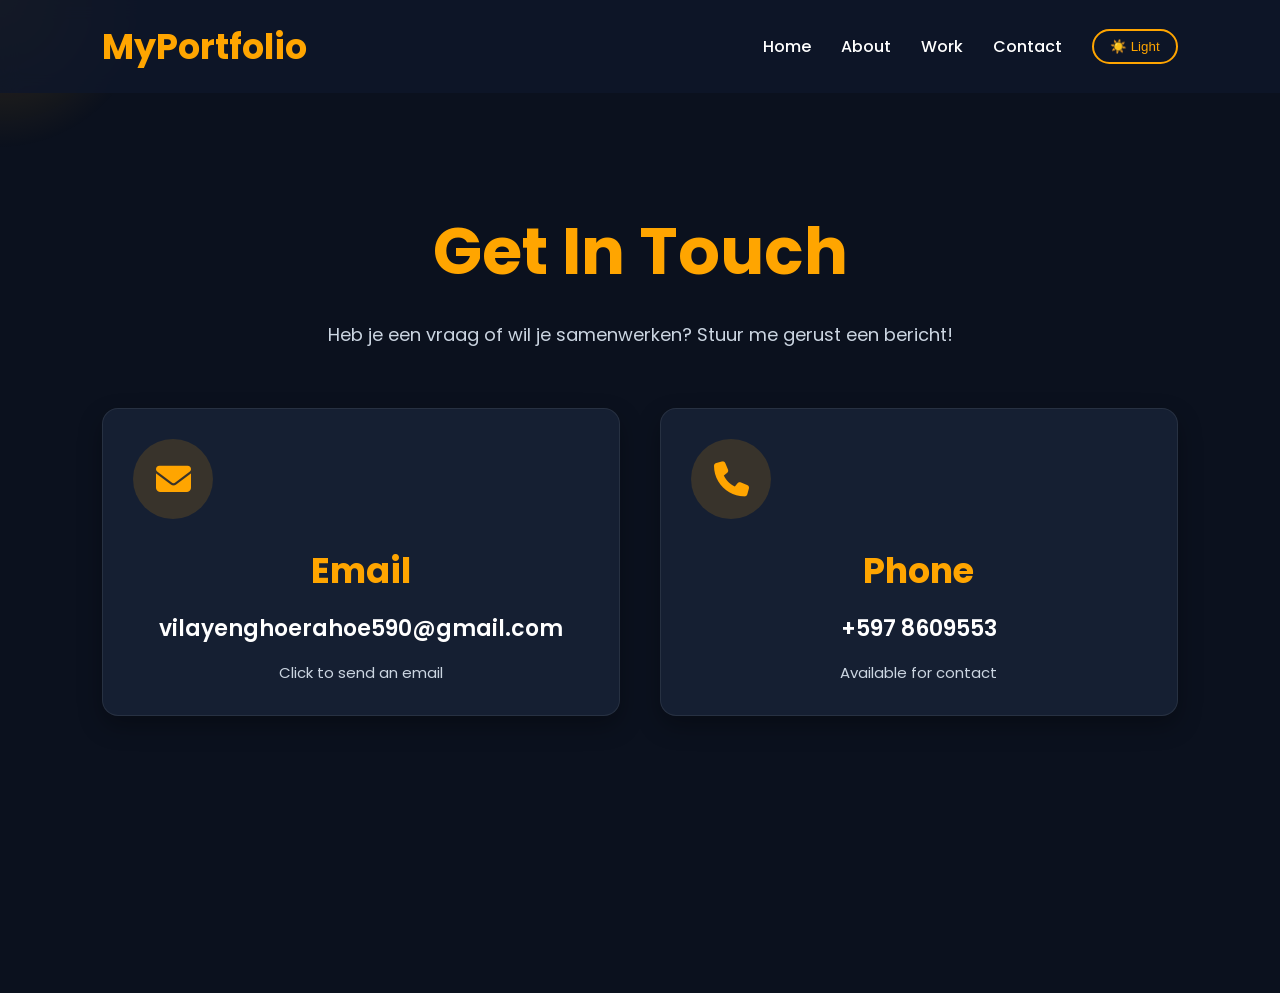
==== contact.html @ 4565965f "Add files via upload" ====
<!DOCTYPE html>
<html lang="en">
<head>
    <meta charset="UTF-8">
    <meta name="viewport" content="width=device-width, initial-scale=1.0">
    <title>My Portfolio - Contact</title>

    <link rel="stylesheet" href="css/contact.css">

    <!-- ICONS -->
    <link rel="stylesheet"
    href="https://cdnjs.cloudflare.com/ajax/libs/font-awesome/6.5.1/css/all.min.css">
</head>

<body>

    <div class="cursor-glow"></div>

    <header>
        <nav class="navbar">

            <h1 class="logo">MyPortfolio</h1>

            <ul class="nav-links">

                <li><a href="index.html">Home</a></li>
                <li><a href="about.html">About</a></li>
                <li><a href="work.html">Work</a></li>
                <li><a href="contact.html">Contact</a></li>

                <li>
                    <button id="theme-toggle" class="theme-btn">
                        ☀️ Light
                    </button>
                </li>

            </ul>

        </nav>
    </header>

    <section id="contact">

        <h2 class="section-title">
            Get In Touch
        </h2>

        <p class="subtitle">
            Heb je een vraag of wil je samenwerken?
            Stuur me gerust een bericht!
        </p>

        <div class="contact-container">

            <!-- EMAIL -->

            <a href="mailto:vilayenghoerahoe590@gmail.com"
            class="contact-card">

                <div class="icon-box">
                    <i class="fa-solid fa-envelope"></i>
                </div>

                <h3>Email</h3>

                <p>
                    vilayenghoerahoe590@gmail.com
                </p>

                <span>
                    Click to send an email
                </span>

            </a>

            <!-- PHONE -->

            <a href="tel:+5978609553"
            class="contact-card">

                <div class="icon-box">
                    <i class="fa-solid fa-phone"></i>
                </div>

                <h3>Phone</h3>

                <p>
                    +597 8609553
                </p>

                <span>
                    Available for contact
                </span>

            </a>

        </div>

    </section>

    <script src="js/contact.js"></script>

</body>
</html>
---- css/contact.css ----
@import url('https://fonts.googleapis.com/css2?family=Poppins:wght@300;400;500;600;700&display=swap');

*{
    margin:0;
    padding:0;
    box-sizing:border-box;
}

body{
    font-family:'Poppins', sans-serif;

    background:#0b111e;

    color:white;

    overflow-x:hidden;

    transition:0.3s;
}

/* CURSOR GLOW */

.cursor-glow{
    position:fixed;

    width:300px;
    height:300px;

    background:radial-gradient(circle,
    rgba(255,165,0,0.18) 0%,
    rgba(255,165,0,0) 70%);

    border-radius:50%;

    pointer-events:none;

    transform:translate(-50%,-50%);

    z-index:0;
}

/* NAVBAR */

.navbar{
    display:flex;
    justify-content:space-between;
    align-items:center;

    padding:20px 8%;

    background:rgba(15,23,42,0.85);

    backdrop-filter:blur(10px);

    position:sticky;

    top:0;

    z-index:100;
}

.logo{
    color:orange;

    font-size:35px;

    font-weight:700;
}

.nav-links{
    display:flex;

    gap:30px;

    list-style:none;

    align-items:center;
}

.nav-links a{
    text-decoration:none;

    color:white;

    transition:0.3s;

    font-weight:500;
}

.nav-links a:hover{
    color:orange;
}

/* CONTACT SECTION */

#contact{
    min-height:100vh;

    padding:80px 8%;

    position:relative;

    z-index:2;
}

.section-title{
    text-align:center;

    font-size:65px;

    color:orange;

    margin-top:30px;

    margin-bottom:20px;
}

.subtitle{
    text-align:center;

    color:#cbd5e1;

    font-size:18px;

    margin-bottom:60px;
}

/* CONTACT CONTAINER */

.contact-container{
    display:flex;

    justify-content:center;

    gap:40px;

    flex-wrap:wrap;
}

/* CARD */
.contact-card { 
    position: relative;
    overflow: hidden;

    background: #151f32; 
    padding: 30px; 
    border-radius: 16px; 
    text-align: center; 
    text-decoration: none; 
    color: white; 
    flex: 1;

    border: 1px solid rgba(255,255,255,0.08);

    box-shadow: 0 10px 25px rgba(0,0,0,0.3);

    transition: 
        transform 0.3s,
        background 0.3s,
        box-shadow 0.3s;
}

.contact-card:hover { 
    transform: translateY(-10px); 
    background: #1e293b;

    box-shadow:
        0 0 20px rgba(255, 170, 0, 0.2),
        0 0 50px rgba(255, 170, 0, 0.1);
}

.contact-card h3 { 
    color: orange; 
    margin-bottom: 10px; 
    font-size: 28px;
}

.contact-card p { 
    color: #e2e8f0; 
    font-size: 18px;
    font-weight: 500;
}

/* GLOW EFFECT */
.contact-card::before {
    content: "";

    position: absolute;

    width: 250px;
    height: 250px;

    background: radial-gradient(circle, rgba(255,170,0,0.35), transparent 70%);

    top: var(--y);
    left: var(--x);

    transform: translate(-50%, -50%);

    opacity: 0;

    transition: opacity 0.3s;

    pointer-events: none;
}

.contact-card:hover::before {
    opacity: 1;
}

/* HOVER */

.contact-card:hover{
    transform:
    translateY(-10px)
    scale(1.03);

    border-color:orange;

    box-shadow:
    0 0 20px rgba(255,165,0,0.3),
    0 0 40px rgba(255,165,0,0.2);
}

/* ICON */

.icon-box{
    width:80px;
    height:80px;

    border-radius:50%;

    background:rgba(255,165,0,0.15);

    display:flex;
    justify-content:center;
    align-items:center;

    margin-bottom:25px;

    font-size:35px;

    color:orange;
}

/* TEXT */

.contact-card h3{
    font-size:35px;

    color:orange;

    margin-bottom:15px;
}

.contact-card p{
    color:white;

    font-size:22px;

    font-weight:600;

    margin-bottom:15px;

    word-break:break-word;
}

.contact-card span{
    color:#cbd5e1;

    font-size:15px;
}

/* THEME BUTTON */

.theme-btn{
    background:transparent;

    border:2px solid orange;

    color:orange;

    padding:8px 16px;

    border-radius:25px;

    cursor:pointer;

    transition:0.3s;
}

.theme-btn:hover{
    background:orange;

    color:black;
}

/* LIGHT MODE */

body.light-mode{
    background:#f1f5f9;

    color:#0f172a;
}

body.light-mode .navbar{
    background:rgba(255,255,255,0.8);
}

body.light-mode .nav-links a{
    color:#0f172a;
}

body.light-mode .contact-card{
    background:white;

    color:#0f172a;
}

body.light-mode .contact-card p{
    color:#0f172a;
}

/* MOBILE */

@media(max-width:768px){

    .section-title{
        font-size:45px;
    }

    .contact-card{
        width:100%;
    }

    .navbar{
        flex-direction:column;

        gap:20px;
    }

    .nav-links{
        flex-wrap:wrap;

        justify-content:center;
    }
}
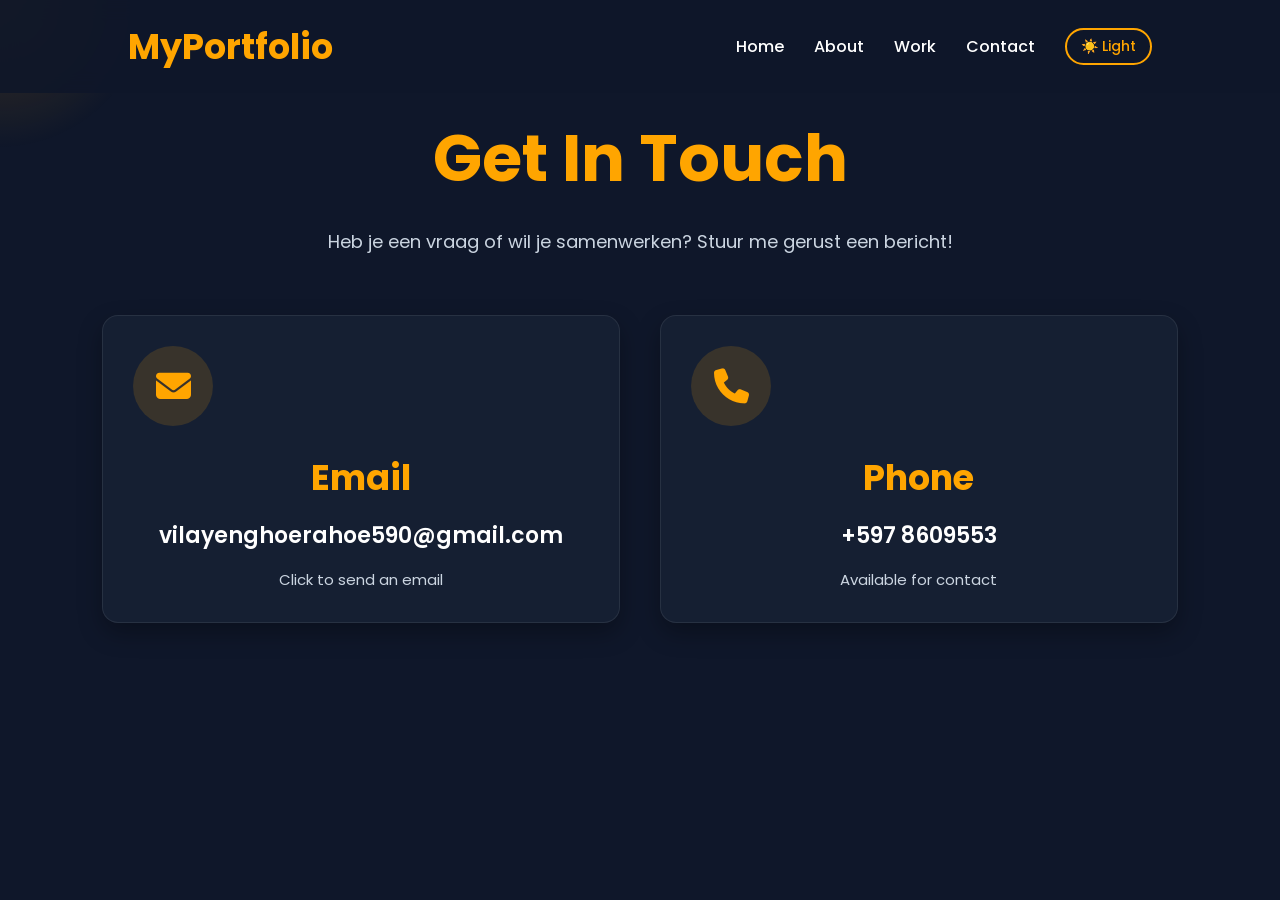
==== commit 1222aa73: "Add files via upload" ====
--- a/contact.html
+++ b/contact.html
@@ -6,6 +6,7 @@
     <title>My Portfolio - Contact</title>
 
     <link rel="stylesheet" href="css/contact.css">
+    <link rel="stylesheet" href="./css/main.css">
 
     <!-- ICONS -->
     <link rel="stylesheet"
--- a/css/main.css
+++ b/css/main.css
@@ -0,0 +1,310 @@
+@import url('https://fonts.googleapis.com/css2?family=Poppins:wght@300;400;500;600;700&display=swap');
+
+*{
+    margin:0;
+    padding:0;
+    box-sizing:border-box;
+}
+
+html{
+    scroll-behavior:smooth;
+}
+
+body{
+    font-family:'Poppins', sans-serif;
+    background:#0f172a;
+    color:white;
+    overflow-x:hidden;
+    transition: background 0.3s ease, color 0.3s ease;
+}
+
+/* NAVBAR */
+.navbar{
+    position:fixed;
+    top:0;
+    width:100%;
+    display:flex;
+    justify-content:space-between;
+    align-items:center;
+    padding:20px 10%;
+    background:rgba(15,23,42,0.9);
+    backdrop-filter:blur(10px);
+    z-index:1000;
+    transition: background 0.3s ease;
+}
+
+.logo{
+    font-size:35px;
+    font-weight:700;
+    color:orange;
+}
+
+.nav-links{
+    display:flex;
+    gap:30px;
+    list-style:none;
+    align-items: center;
+}
+
+.nav-links a{
+    text-decoration:none;
+    color:white;
+    transition:0.3s;
+}
+
+.nav-links a:hover{
+    color:orange;
+}
+
+/* HERO */
+.hero{
+    min-height:100vh;
+    display:flex;
+    justify-content:space-between;
+    align-items:center;
+    gap:60px;
+    padding:100px 10%;
+    position:relative;
+    overflow:hidden;
+}
+
+.hero-left{
+    flex:1;
+    z-index:2;
+}
+
+.hero-left h1{
+    font-size:70px;
+    line-height:1.1;
+    margin-bottom:25px;
+}
+
+.hero-left h1 span{
+    color:orange;
+}
+
+/* RIGHT SIDE STYLING */
+.hero-right{
+    flex:1;
+    display:flex;
+    justify-content:center;
+    align-items:center;
+    position:relative;
+}
+
+.shape{
+    position:absolute;
+    width:380px;
+    height:650px;
+    background:linear-gradient(180deg,#ffb703,#fb8500);
+    border-radius:200px;
+    transform:rotate(25deg);
+    box-shadow:0 0 50px rgba(255,165,0,0.4);
+}
+
+/* Wrapper om foto en knop te groeperen */
+.profile-wrapper {
+    display: flex;
+    flex-direction: column;
+    align-items: center;
+    gap: 30px; /* Ruimte tussen foto en knop */
+    z-index: 2;
+}
+
+.profile-container{
+    width:350px;
+    height:350px;
+    border-radius:50%;
+    overflow:hidden;
+    border:8px solid white;
+    transition: border-color 0.3s ease;
+}
+
+.profile-container img{
+    width: 100%;
+    height:200%;
+    object-fit:cover;
+}
+
+/* De witte knop styling */
+.click-btn{
+    padding:14px 40px;
+    border:none;
+    border-radius:40px;
+    background:white;
+    color: #0f172a;
+    cursor:pointer;
+    font-weight:700;
+    font-size: 16px;
+    transition:0.3s;
+    box-shadow: 0 10px 20px rgba(0,0,0,0.2);
+}
+
+.click-btn:hover{
+    transform:translateY(-5px);
+    background: orange;
+    color: white;
+}
+
+/* CUSTOM MODAL STYLING */
+.modal {
+    display: none; /* Standaard onzichtbaar */
+    position: fixed;
+    top: 0;
+    left: 0;
+    width: 100%;
+    height: 100%;
+    background: rgba(15, 23, 42, 0.7); /* Donkere overlay */
+    backdrop-filter: blur(8px); /* Vervaagt de achtergrond */
+    z-index: 2000; /* Zorgt dat hij boven alles zweeft */
+    justify-content: center;
+    align-items: center;
+}
+
+/* De pop-up box zelf */
+.modal-content {
+    background: #1e293b; /* Zelfde blauw als je andere kaarten */
+    padding: 40px;
+    border-radius: 25px;
+    width: 90%;
+    max-width: 500px;
+    text-align: center;
+    position: relative;
+    box-shadow: 0 20px 40px rgba(0, 0, 0, 0.5);
+    border: 2px solid rgba(255, 165, 0, 0.2); /* Subtiele oranje rand */
+    animation: popupAnimation 0.4s ease-out;
+    transition: background 0.3s ease;
+}
+
+@keyframes popupAnimation {
+    from {
+        transform: scale(0.7);
+        opacity: 0;
+    }
+    to {
+        transform: scale(1);
+        opacity: 1;
+    }
+}
+
+.modal-content h2 {
+    color: orange;
+    font-size: 32px;
+    margin-bottom: 15px;
+}
+
+.modal-content p {
+    color: #cbd5e1;
+    line-height: 1.6;
+    margin-bottom: 10px;
+    transition: color 0.3s ease;
+}
+
+/* Het kruisje rechtsboven */
+.close-btn {
+    position: absolute;
+    top: 20px;
+    right: 25px;
+    font-size: 30px;
+    color: #cbd5e1;
+    cursor: pointer;
+    transition: 0.3s;
+}
+
+.close-btn:hover {
+    color: orange;
+}
+
+/* De grote oranje knop in de pop-up */
+.modal-action-btn {
+    margin-top: 15px;
+    padding: 12px 30px;
+    border: none;
+    border-radius: 30px;
+    background: linear-gradient(180deg, #ffb703, #fb8500);
+    color: white;
+    font-weight: 600;
+    font-size: 16px;
+    cursor: pointer;
+    transition: 0.3s;
+    width: 100%;
+    box-shadow: 0 5px 15px rgba(251, 133, 0, 0.3);
+}
+
+.modal-action-btn:hover {
+    transform: translateY(-3px);
+    box-shadow: 0 8px 20px rgba(251, 133, 0, 0.5);
+}
+
+/* RESPONSIVE */
+@media(max-width:950px){
+    .hero{
+        flex-direction:column;
+        text-align:center;
+        padding-top:180px;
+    }
+    .hero-left h1{ font-size:50px; }
+    .shape{ width:280px; height:500px; }
+    .profile-container{ width:250px; height:250px; }
+}
+
+/* --- THEME TOGGLE BUTTON STYLING --- */
+.theme-btn {
+    background: transparent;
+    border: 2px solid orange;
+    color: orange;
+    padding: 6px 14px;
+    border-radius: 20px;
+    cursor: pointer;
+    font-family: 'Poppins', sans-serif;
+    font-weight: 500;
+    font-size: 14px;
+    transition: all 0.3s ease;
+}
+.theme-btn:hover { background: orange; color: #0f172a; }
+
+/* --- GLOBAL LIGHT MODE OVERRIDES --- */
+body.light-mode {
+    background: #f1f5f9 !important;
+    color: #1e293b !important;
+}
+
+body.light-mode .navbar {
+    background: rgba(255, 255, 255, 0.95) !important;
+    box-shadow: 0 2px 10px rgba(0,0,0,0.05);
+}
+
+body.light-mode .nav-links a {
+    color: #1e293b !important;
+}
+
+body.light-mode .nav-links a:hover {
+    color: orange !important;
+}
+
+body.light-mode .hero-left h1 {
+    color: #1e293b !important;
+}
+
+body.light-mode .profile-container {
+    border-color: #fb8500; /* Geeft een mooie oranje rand in light mode */
+}
+
+body.light-mode .click-btn {
+    background: #1e293b;
+    color: white;
+}
+
+body.light-mode .click-btn:hover {
+    background: orange;
+    color: white;
+}
+
+body.light-mode .modal-content {
+    background: #ffffff !important;
+    box-shadow: 0 20px 50px rgba(0, 0, 0, 0.15);
+}
+
+body.light-mode .modal-content p {
+    color: #475569 !important;
+}
